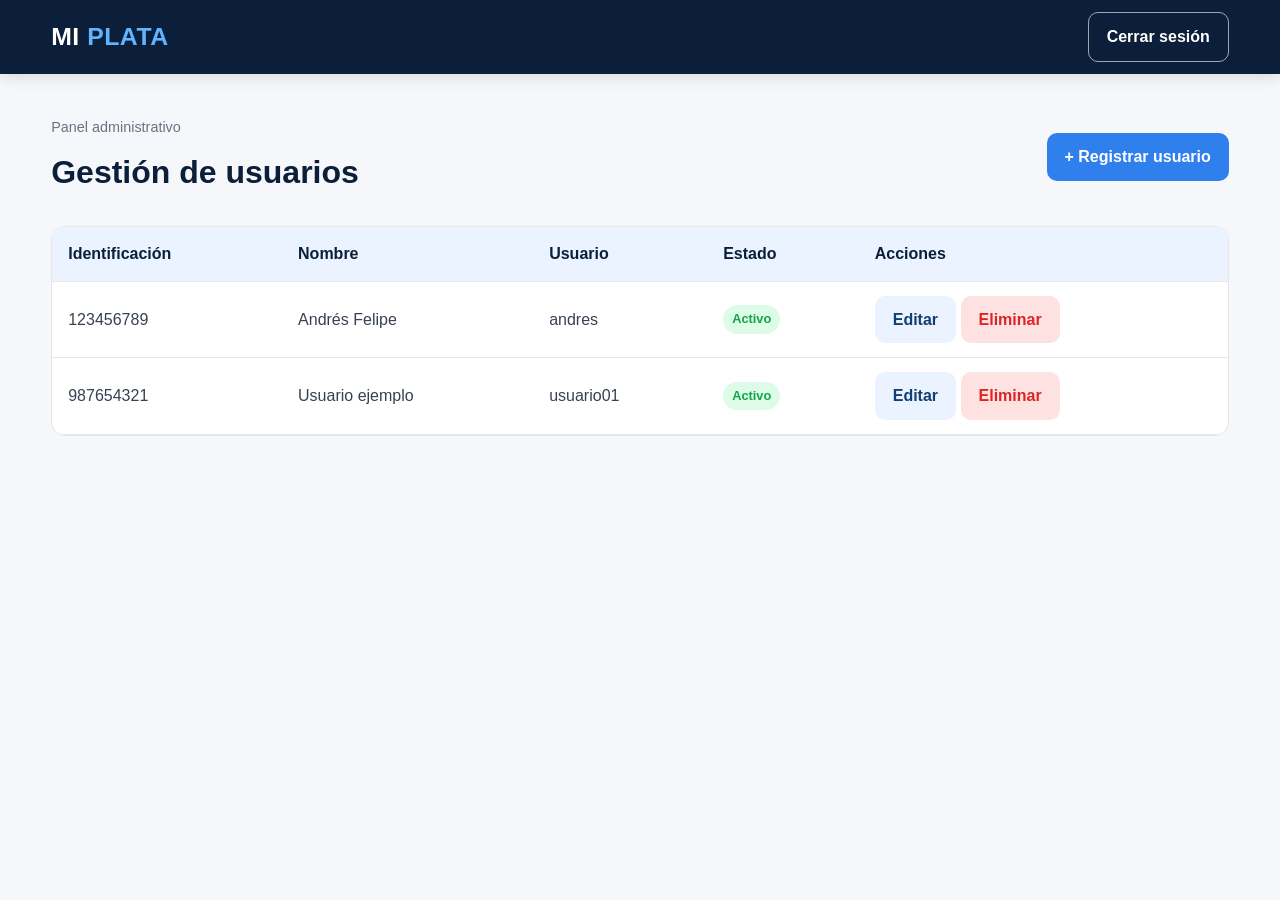
==== pages/admin.html @ ba0adb70 "Cambios en archivo HTML, creacion de todas las páginas necesarias para el funcionamiento del cajero " ====
<!DOCTYPE html>
<html lang="es">

<head>
    <meta charset="UTF-8">
    <meta name="viewport" content="width=device-width,initial-scale=1.0">
    <title>Mi Plata | Administración</title>
    <link rel="stylesheet" href="../css/styles.css">
</head>

<body>
    <header class="site-header">
        <div class="container navbar"><a class="logo" href="admin.html">MI <span>PLATA</span></a>
            <div class="nav-actions"><a class="btn btn-outline" href="index.html">Cerrar sesión</a></div>
        </div>
    </header>
    <main class="dashboard">
        <div class="container">
            <div class="dashboard-head">
                <div>
                    <div class="breadcrumb">Panel administrativo</div>
                    <h1>Gestión de usuarios</h1>
                </div><button class="btn btn-primary">+ Registrar usuario</button>
            </div>
            <div class="table-wrap">
                <table>
                    <thead>
                        <tr>
                            <th>Identificación</th>
                            <th>Nombre</th>
                            <th>Usuario</th>
                            <th>Estado</th>
                            <th>Acciones</th>
                        </tr>
                    </thead>
                    <tbody>
                        <tr>
                            <td>123456789</td>
                            <td>Andrés Felipe</td>
                            <td>andres</td>
                            <td><span class="badge badge-success">Activo</span></td>
                            <td><button class="btn btn-secondary">Editar</button> <button
                                    class="btn btn-danger">Eliminar</button></td>
                        </tr>
                        <tr>
                            <td>987654321</td>
                            <td>Usuario ejemplo</td>
                            <td>usuario01</td>
                            <td><span class="badge badge-success">Activo</span></td>
                            <td><button class="btn btn-secondary">Editar</button> <button
                                    class="btn btn-danger">Eliminar</button></td>
                        </tr>
                    </tbody>
                </table>
            </div>
        </div>
    </main>
</body>

</html>
---- css/styles.css ----
:root {
  --azul-oscuro: #0B1F3A;
  --azul: #123E73;
  --azul-claro: #2F80ED;
  --azul-suave: #EAF3FF;
  --blanco: #FFFFFF;
  --gris-100: #F5F7FA;
  --gris-200: #E5E7EB;
  --gris-500: #6B7280;
  --gris-700: #374151;
  --verde: #16A34A;
  --rojo: #DC2626;
  --amarillo: #D97706;
  --sombra: 0 10px 30px rgba(11, 31, 58, .08);
  --radio: 16px;
  --max: 1180px;
}

* {
  box-sizing: border-box;
  margin: 0;
  padding: 0
}

html {
  scroll-behavior: smooth
}

body {
  font-family: Arial, Helvetica, sans-serif;
  background: var(--gris-100);
  color: var(--gris-700);
  line-height: 1.6
}

a {
  text-decoration: none;
  color: inherit
}

button,
input,
select {
  font: inherit
}

.container {
  width: min(92%, var(--max));
  margin: auto
}

.site-header {
  background: var(--azul-oscuro);
  color: var(--blanco);
  position: sticky;
  top: 0;
  z-index: 20;
  box-shadow: 0 3px 15px rgba(0, 0, 0, .12)
}

.navbar {
  min-height: 74px;
  display: flex;
  align-items: center;
  justify-content: space-between;
  gap: 24px
}

.logo {
  font-size: 1.55rem;
  font-weight: 800;
  letter-spacing: .5px
}

.logo span {
  color: #61B4FF
}

.nav-links {
  display: flex;
  align-items: center;
  gap: 22px;
  list-style: none
}

.nav-links a {
  color: #fff;
  font-weight: 600;
  font-size: .95rem
}

.nav-links a:hover {
  color: #61B4FF
}

.nav-actions {
  display: flex;
  gap: 10px
}

.btn {
  display: inline-flex;
  align-items: center;
  justify-content: center;
  border: 0;
  border-radius: 10px;
  padding: 11px 18px;
  cursor: pointer;
  font-weight: 700;
  transition: .2s
}

.btn-primary {
  background: var(--azul-claro);
  color: #fff
}

.btn-primary:hover {
  filter: brightness(.92);
  transform: translateY(-1px)
}

.btn-outline {
  background: transparent;
  color: #fff;
  border: 1px solid rgba(255, 255, 255, .6)
}

.btn-secondary {
  background: var(--azul-suave);
  color: var(--azul)
}

.btn-danger {
  background: #FEE2E2;
  color: var(--rojo)
}

.btn-success {
  background: #DCFCE7;
  color: var(--verde)
}

.btn-full {
  width: 100%
}

.hero {
  background: linear-gradient(135deg, var(--azul-oscuro), var(--azul));
  color: #fff;
  padding: 82px 0
}

.hero-grid {
  display: grid;
  grid-template-columns: 1.15fr .85fr;
  gap: 50px;
  align-items: center
}

.hero h1 {
  font-size: clamp(2.3rem, 5vw, 4.2rem);
  line-height: 1.08;
  margin-bottom: 18px
}

.hero p {
  font-size: 1.1rem;
  color: #DCEBFA;
  max-width: 650px;
  margin-bottom: 28px
}

.hero-actions {
  display: flex;
  gap: 12px;
  flex-wrap: wrap
}

.hero-card {
  background: #fff;
  color: var(--gris-700);
  padding: 28px;
  border-radius: 22px;
  box-shadow: var(--sombra)
}

.hero-card h3 {
  color: var(--azul-oscuro);
  margin-bottom: 14px
}

.stat {
  display: flex;
  justify-content: space-between;
  padding: 13px 0;
  border-bottom: 1px solid var(--gris-200)
}

.stat:last-child {
  border-bottom: 0
}

.section {
  padding: 70px 0
}

.section-title {
  text-align: center;
  color: var(--azul-oscuro);
  font-size: 2rem;
  margin-bottom: 10px
}

.section-subtitle {
  text-align: center;
  color: var(--gris-500);
  max-width: 700px;
  margin: 0 auto 35px
}

.grid-3 {
  display: grid;
  grid-template-columns: repeat(3, 1fr);
  gap: 22px
}

.grid-2 {
  display: grid;
  grid-template-columns: repeat(2, 1fr);
  gap: 22px
}

.card {
  background: #fff;
  border: 1px solid var(--gris-200);
  border-radius: var(--radio);
  padding: 24px;
  box-shadow: var(--sombra)
}

.card h3 {
  color: var(--azul-oscuro);
  margin-bottom: 8px
}

.card p {
  color: var(--gris-500)
}

.product-icon {
  width: 52px;
  height: 52px;
  border-radius: 14px;
  background: var(--azul-suave);
  display: grid;
  place-items: center;
  font-size: 1.5rem;
  margin-bottom: 16px
}

.feature-list {
  list-style: none;
  margin: 18px 0
}

.feature-list li {
  padding: 7px 0;
  border-bottom: 1px solid var(--gris-200)
}

.feature-list li:last-child {
  border: 0
}

.footer {
  background: var(--azul-oscuro);
  color: #DCEBFA;
  padding: 45px 0 20px
}

.footer-grid {
  display: grid;
  grid-template-columns: 2fr 1fr 1fr;
  gap: 30px
}

.footer h3,
.footer h4 {
  color: #fff;
  margin-bottom: 12px
}

.footer ul {
  list-style: none
}

.footer li {
  margin: 7px 0
}

.footer a:hover {
  color: #61B4FF
}

.footer-bottom {
  border-top: 1px solid rgba(255, 255, 255, .15);
  margin-top: 30px;
  padding-top: 18px;
  text-align: center;
  font-size: .9rem
}

.auth-page {
  min-height: calc(100vh - 74px);
  display: grid;
  place-items: center;
  padding: 45px 0;
  background: linear-gradient(180deg, #eef5fd, #f5f7fa)
}

.auth-card {
  width: min(100%, 520px);
  background: #fff;
  border-radius: 20px;
  padding: 35px;
  box-shadow: var(--sombra)
}

.auth-card h1 {
  color: var(--azul-oscuro);
  margin-bottom: 8px
}

.auth-card>p {
  color: var(--gris-500);
  margin-bottom: 25px
}

.form-group {
  margin-bottom: 16px
}

.form-group label {
  display: block;
  font-weight: 700;
  color: var(--gris-700);
  margin-bottom: 6px
}

.form-group input,
.form-group select {
  width: 100%;
  padding: 12px 13px;
  border: 1px solid #D1D5DB;
  border-radius: 10px;
  outline: none;
  background: #fff
}

.form-group input:focus,
.form-group select:focus {
  border-color: var(--azul-claro);
  box-shadow: 0 0 0 3px rgba(47, 128, 237, .12)
}

.form-grid {
  display: grid;
  grid-template-columns: 1fr 1fr;
  gap: 14px
}

.notice {
  padding: 13px 15px;
  border-radius: 10px;
  margin-bottom: 18px;
  background: var(--azul-suave);
  color: var(--azul)
}

.dashboard {
  padding: 42px 0
}

.dashboard-head {
  display: flex;
  justify-content: space-between;
  align-items: center;
  gap: 20px;
  margin-bottom: 28px
}

.dashboard-head h1 {
  color: var(--azul-oscuro)
}

.balance-card {
  background: linear-gradient(135deg, var(--azul-oscuro), var(--azul));
  color: #fff;
  border-radius: 20px;
  padding: 28px
}

.balance-card .label {
  color: #BFD5EC
}

.balance {
  font-size: 2.3rem;
  font-weight: 800;
  margin: 5px 0 18px
}

.account-grid {
  display: grid;
  grid-template-columns: repeat(3, 1fr);
  gap: 20px;
  margin: 25px 0 35px
}

.account-card {
  background: #fff;
  border-radius: 16px;
  padding: 22px;
  border: 1px solid var(--gris-200);
  box-shadow: var(--sombra)
}

.account-card .type {
  font-size: .85rem;
  color: var(--gris-500)
}

.account-card .amount {
  font-size: 1.55rem;
  font-weight: 800;
  color: var(--azul-oscuro);
  margin: 5px 0 12px
}

.actions-grid {
  display: grid;
  grid-template-columns: repeat(4, 1fr);
  gap: 14px
}

.action-card {
  background: #fff;
  border: 1px solid var(--gris-200);
  border-radius: 14px;
  padding: 18px;
  text-align: center;
  font-weight: 700;
  color: var(--azul-oscuro)
}

.action-card:hover {
  border-color: var(--azul-claro);
  transform: translateY(-2px)
}

.page-title {
  padding: 48px 0 25px
}

.page-title h1 {
  color: var(--azul-oscuro);
  font-size: 2.2rem
}

.breadcrumb {
  color: var(--gris-500);
  font-size: .9rem;
  margin-bottom: 8px
}

.table-wrap {
  overflow: auto;
  background: #fff;
  border-radius: 14px;
  border: 1px solid var(--gris-200)
}

table {
  width: 100%;
  border-collapse: collapse;
  min-width: 650px
}

th,
td {
  text-align: left;
  padding: 14px 16px;
  border-bottom: 1px solid var(--gris-200)
}

th {
  background: var(--azul-suave);
  color: var(--azul-oscuro)
}

.badge {
  display: inline-block;
  padding: 4px 9px;
  border-radius: 99px;
  font-size: .8rem;
  font-weight: 700
}

.badge-success {
  background: #DCFCE7;
  color: var(--verde)
}

.badge-danger {
  background: #FEE2E2;
  color: var(--rojo)
}

.badge-warning {
  background: #FEF3C7;
  color: var(--amarillo)
}

.two-column {
  display: grid;
  grid-template-columns: 1fr 1fr;
  gap: 25px
}

.info-box {
  background: var(--azul-suave);
  border-left: 4px solid var(--azul-claro);
  padding: 18px;
  border-radius: 10px
}

@media(max-width:900px) {

  .hero-grid,
  .grid-3,
  .account-grid {
    grid-template-columns: 1fr 1fr
  }

  .actions-grid {
    grid-template-columns: repeat(2, 1fr)
  }

  .nav-links {
    display: none
  }

  .footer-grid {
    grid-template-columns: 1fr 1fr
  }
}

@media(max-width:640px) {
  .hero {
    padding: 55px 0
  }

  .hero-grid,
  .grid-3,
  .grid-2,
  .account-grid,
  .two-column,
  .form-grid {
    grid-template-columns: 1fr
  }

  .navbar {
    min-height: 64px
  }

  .nav-actions .btn-outline {
    display: none
  }

  .hero h1 {
    font-size: 2.35rem
  }

  .actions-grid {
    grid-template-columns: 1fr 1fr
  }

  .footer-grid {
    grid-template-columns: 1fr
  }

  .dashboard-head {
    align-items: flex-start;
    flex-direction: column
  }

  .auth-card {
    padding: 25px
  }
}
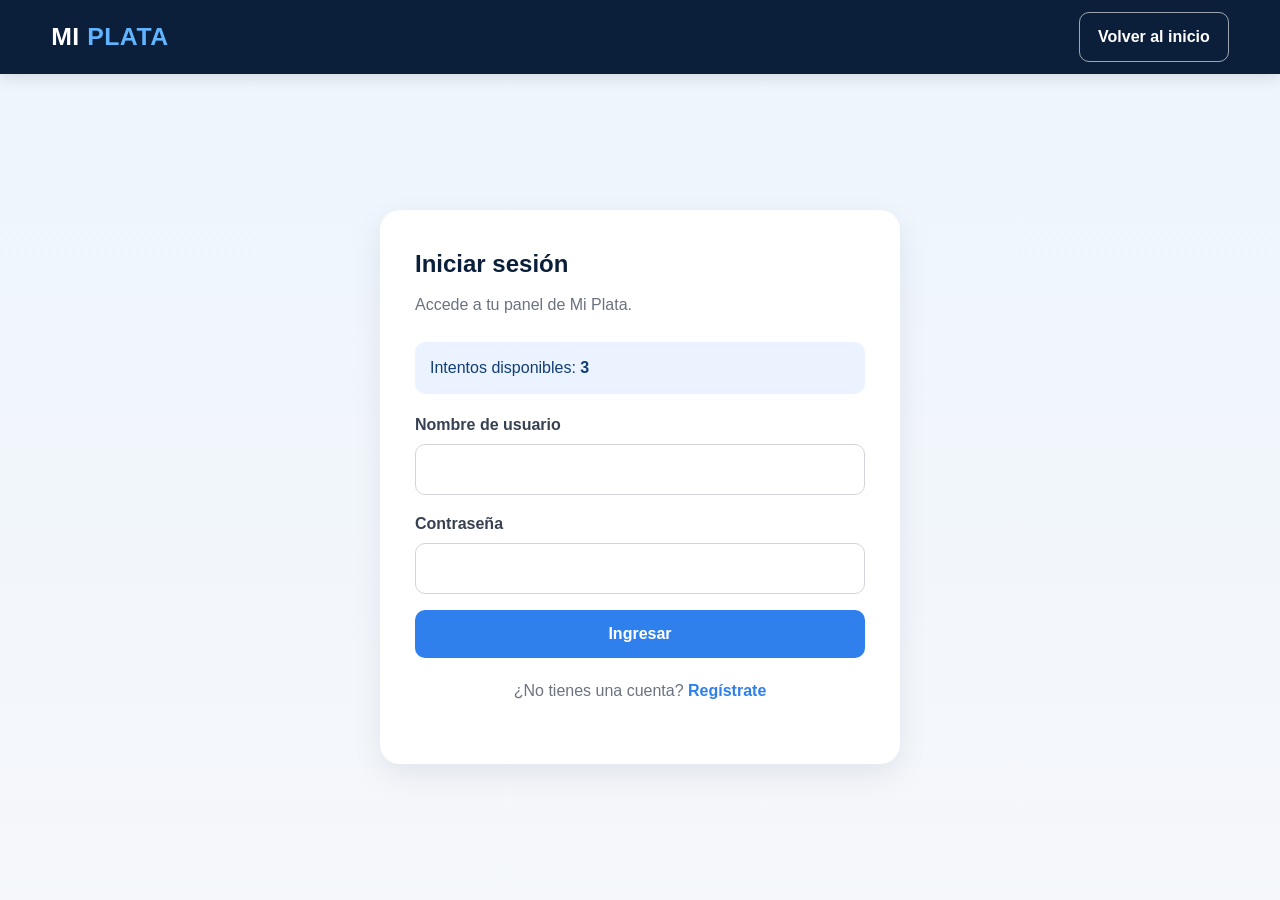
==== commit 7d49776a: "Implementación del Admin dentro del sistema" ====
--- a/pages/admin.html
+++ b/pages/admin.html
@@ -11,17 +11,69 @@
 <body>
     <header class="site-header">
         <div class="container navbar"><a class="logo" href="admin.html">MI <span>PLATA</span></a>
-            <div class="nav-actions"><a class="btn btn-outline" href="index.html">Cerrar sesión</a></div>
+            <div class="nav-actions"><a class="btn btn-outline" id="cerrarSesion" href="index.html">Cerrar sesión</a></div>
         </div>
     </header>
     <main class="dashboard">
         <div class="container">
+
             <div class="dashboard-head">
                 <div>
                     <div class="breadcrumb">Panel administrativo</div>
                     <h1>Gestión de usuarios</h1>
-                </div><button class="btn btn-primary">+ Registrar usuario</button>
+                </div>
+
+                <button type="button" id="btnRegistrarUsuario" class="btn btn-primary">
+                    + Registrar usuario
+                </button>
             </div>
+
+
+            <div id="formularioRegistro" class="card" style="display: none; margin-bottom: 24px;">
+                <h3 id="registrarModificarUsuario">Registrar nuevo usuario</h3>
+
+                <form id="formAdmin">
+                    <div class="form-group">
+                        <label for="adminIdentificacion">Identificación</label>
+                        <input type="text" id="adminIdentificacion" required>
+                    </div>
+
+                    <div class="form-group">
+                        <label for="adminNombre">Nombre completo</label>
+                        <input type="text" id="adminNombre" required>
+                    </div>
+
+                    <div class="form-group">
+                        <label for="adminCelular">Número de celular</label>
+                        <input type="tel" id="adminCelular" required>
+                    </div>
+
+                    <div class="form-group">
+                        <label for="adminUsuario">Nombre de usuario</label>
+                        <input type="text" id="adminUsuario" required>
+                    </div>
+
+                    <div class="form-group">
+                        <label for="adminClave">Contraseña</label>
+                        <input type="password" id="adminClave" required>
+                    </div>
+
+                    <div class="form-group">
+                        <label for="adminConfirmarClave">Confirmar contraseña</label>
+                        <input type="password" id="adminConfirmarClave" required>
+                    </div>
+
+                    <button type="submit" class="btn btn-primary">
+                        Guardar usuario
+                    </button>
+
+                    <button type="button" id="btnCancelarRegistro" class="btn btn-secondary">
+                        Cancelar
+                    </button>
+                </form>
+            </div>
+
+
             <div class="table-wrap">
                 <table>
                     <thead>
@@ -33,28 +85,15 @@
                             <th>Acciones</th>
                         </tr>
                     </thead>
-                    <tbody>
-                        <tr>
-                            <td>123456789</td>
-                            <td>Andrés Felipe</td>
-                            <td>andres</td>
-                            <td><span class="badge badge-success">Activo</span></td>
-                            <td><button class="btn btn-secondary">Editar</button> <button
-                                    class="btn btn-danger">Eliminar</button></td>
-                        </tr>
-                        <tr>
-                            <td>987654321</td>
-                            <td>Usuario ejemplo</td>
-                            <td>usuario01</td>
-                            <td><span class="badge badge-success">Activo</span></td>
-                            <td><button class="btn btn-secondary">Editar</button> <button
-                                    class="btn btn-danger">Eliminar</button></td>
-                        </tr>
+
+                    <tbody id="tablaUsuarios">
+
                     </tbody>
                 </table>
             </div>
         </div>
     </main>
+    <script type="module" src="../pages js/admin.js"></script>
 </body>
 
 </html>
--- a/css/styles.css
+++ b/css/styles.css
@@ -522,6 +522,11 @@
   color: var(--amarillo)
 }
 
+.badge-notification {
+  background-color: #cde3ff;
+  color: var(--azul-claro);
+}
+
 .two-column {
   display: grid;
   grid-template-columns: 1fr 1fr;
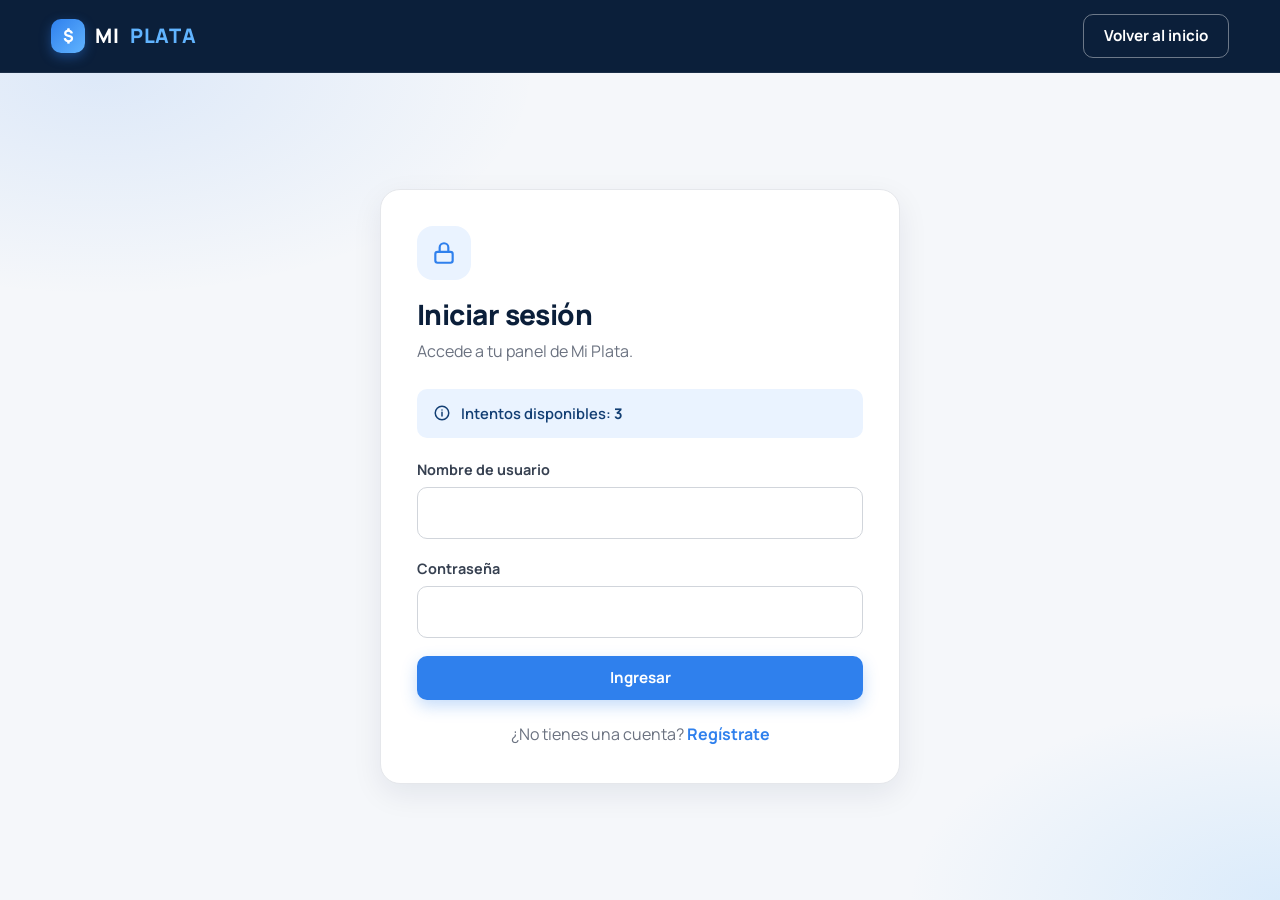
==== commit 2780150d: "Rediseño total de la página web Mi Plata con ayuda de Claude Code" ====
--- a/pages/admin.html
+++ b/pages/admin.html
@@ -3,14 +3,18 @@
 
 <head>
     <meta charset="UTF-8">
-    <meta name="viewport" content="width=device-width,initial-scale=1.0">
+    <meta name="viewport" content="width=device-width, initial-scale=1.0">
     <title>Mi Plata | Administración</title>
+    <link rel="preconnect" href="https://fonts.googleapis.com">
+    <link rel="preconnect" href="https://fonts.gstatic.com" crossorigin>
+    <link href="https://fonts.googleapis.com/css2?family=Manrope:wght@400;500;600;700;800&display=swap" rel="stylesheet">
     <link rel="stylesheet" href="../css/styles.css">
 </head>
 
 <body>
     <header class="site-header">
-        <div class="container navbar"><a class="logo" href="admin.html">MI <span>PLATA</span></a>
+        <div class="container navbar">
+            <a class="logo" href="admin.html">MI <span>PLATA</span></a>
             <div class="nav-actions"><a class="btn btn-outline" id="cerrarSesion" href="index.html">Cerrar sesión</a></div>
         </div>
     </header>
@@ -21,6 +25,7 @@
                 <div>
                     <div class="breadcrumb">Panel administrativo</div>
                     <h1>Gestión de usuarios</h1>
+                    <p>Registra, edita y elimina los usuarios registrados.</p>
                 </div>
 
                 <button type="button" id="btnRegistrarUsuario" class="btn btn-primary">
@@ -28,51 +33,54 @@
                 </button>
             </div>
 
-
-            <div id="formularioRegistro" class="card" style="display: none; margin-bottom: 24px;">
+            <div id="formularioRegistro" class="card" style="display: none;">
                 <h3 id="registrarModificarUsuario">Registrar nuevo usuario</h3>
 
                 <form id="formAdmin">
-                    <div class="form-group">
-                        <label for="adminIdentificacion">Identificación</label>
-                        <input type="text" id="adminIdentificacion" required>
+                    <div class="form-grid">
+                        <div class="form-group">
+                            <label for="adminIdentificacion">Identificación</label>
+                            <input type="text" id="adminIdentificacion" required>
+                        </div>
+
+                        <div class="form-group">
+                            <label for="adminNombre">Nombre completo</label>
+                            <input type="text" id="adminNombre" required>
+                        </div>
+
+                        <div class="form-group">
+                            <label for="adminCelular">Número de celular</label>
+                            <input type="tel" id="adminCelular" required>
+                        </div>
+
+                        <div class="form-group">
+                            <label for="adminUsuario">Nombre de usuario</label>
+                            <input type="text" id="adminUsuario" required>
+                        </div>
+
+                        <div class="form-group">
+                            <label for="adminClave">Contraseña</label>
+                            <input type="password" id="adminClave" required>
+                        </div>
+
+                        <div class="form-group">
+                            <label for="adminConfirmarClave">Confirmar contraseña</label>
+                            <input type="password" id="adminConfirmarClave" required>
+                        </div>
+
                     </div>
 
-                    <div class="form-group">
-                        <label for="adminNombre">Nombre completo</label>
-                        <input type="text" id="adminNombre" required>
+                    <div class="form-actions">
+                        <button type="submit" class="btn btn-primary">
+                            Guardar usuario
+                        </button>
+
+                        <button type="button" id="btnCancelarRegistro" class="btn btn-secondary">
+                            Cancelar
+                        </button>
                     </div>
-
-                    <div class="form-group">
-                        <label for="adminCelular">Número de celular</label>
-                        <input type="tel" id="adminCelular" required>
-                    </div>
-
-                    <div class="form-group">
-                        <label for="adminUsuario">Nombre de usuario</label>
-                        <input type="text" id="adminUsuario" required>
-                    </div>
-
-                    <div class="form-group">
-                        <label for="adminClave">Contraseña</label>
-                        <input type="password" id="adminClave" required>
-                    </div>
-
-                    <div class="form-group">
-                        <label for="adminConfirmarClave">Confirmar contraseña</label>
-                        <input type="password" id="adminConfirmarClave" required>
-                    </div>
-
-                    <button type="submit" class="btn btn-primary">
-                        Guardar usuario
-                    </button>
-
-                    <button type="button" id="btnCancelarRegistro" class="btn btn-secondary">
-                        Cancelar
-                    </button>
                 </form>
             </div>
-
 
             <div class="table-wrap">
                 <table>
@@ -86,9 +94,7 @@
                         </tr>
                     </thead>
 
-                    <tbody id="tablaUsuarios">
-
-                    </tbody>
+                    <tbody id="tablaUsuarios"></tbody>
                 </table>
             </div>
         </div>
@@ -96,4 +102,4 @@
     <script type="module" src="../pages js/admin.js"></script>
 </body>
 
-</html>+</html>
--- a/css/styles.css
+++ b/css/styles.css
@@ -1,3 +1,8 @@
+/* ==========================================================
+   Mi Plata · hoja de estilos
+   Paleta original conservada (variables de :root).
+   ========================================================== */
+
 :root {
   --azul-oscuro: #0B1F3A;
   --azul: #123E73;
@@ -12,10 +17,17 @@
   --rojo: #DC2626;
   --amarillo: #D97706;
   --sombra: 0 10px 30px rgba(11, 31, 58, .08);
+  --sombra-sm: 0 1px 2px rgba(11, 31, 58, .06), 0 6px 16px rgba(11, 31, 58, .05);
   --radio: 16px;
   --max: 1180px;
-}
-
+
+  /* Apoyos derivados de la paleta */
+  --acento: #61B4FF;
+  --borde: #D1D5DB;
+  --fuente: "Manrope", system-ui, -apple-system, "Segoe UI", Roboto, Arial, sans-serif;
+}
+
+/* ---------- Base ---------- */
 * {
   box-sizing: border-box;
   margin: 0;
@@ -26,11 +38,37 @@
   scroll-behavior: smooth
 }
 
+[hidden] {
+  display: none !important
+}
+
+[id] {
+  scroll-margin-top: 96px
+}
+
 body {
-  font-family: Arial, Helvetica, sans-serif;
+  min-height: 100vh;
+  display: flex;
+  flex-direction: column;
+  font-family: var(--fuente);
+  font-size: 1rem;
+  line-height: 1.6;
   background: var(--gris-100);
   color: var(--gris-700);
-  line-height: 1.6
+  -webkit-font-smoothing: antialiased
+}
+
+body>main {
+  flex: 1
+}
+
+h1,
+h2,
+h3 {
+  color: var(--azul-oscuro);
+  line-height: 1.2;
+  letter-spacing: -.02em;
+  font-weight: 800
 }
 
 a {
@@ -44,22 +82,52 @@
   font: inherit
 }
 
+ul {
+  list-style: none
+}
+
+:focus-visible {
+  outline: 3px solid rgba(47, 128, 237, .5);
+  outline-offset: 2px
+}
+
+.sr-only {
+  position: absolute;
+  width: 1px;
+  height: 1px;
+  overflow: hidden;
+  clip: rect(0 0 0 0);
+  white-space: nowrap
+}
+
 .container {
   width: min(92%, var(--max));
   margin: auto
 }
 
+/* ---------- Íconos (máscaras definidas al final del archivo) ---------- */
+.icon {
+  display: inline-block;
+  flex: none;
+  width: 22px;
+  height: 22px;
+  background: currentColor;
+  -webkit-mask: var(--i) center/contain no-repeat;
+  mask: var(--i) center/contain no-repeat
+}
+
+/* ---------- Encabezado ---------- */
 .site-header {
   background: var(--azul-oscuro);
   color: var(--blanco);
   position: sticky;
   top: 0;
   z-index: 20;
-  box-shadow: 0 3px 15px rgba(0, 0, 0, .12)
+  border-bottom: 1px solid rgba(255, 255, 255, .07)
 }
 
 .navbar {
-  min-height: 74px;
+  min-height: 72px;
   display: flex;
   align-items: center;
   justify-content: space-between;
@@ -67,30 +135,53 @@
 }
 
 .logo {
-  font-size: 1.55rem;
+  display: inline-flex;
+  align-items: center;
+  gap: 10px;
+  font-size: 1.25rem;
   font-weight: 800;
-  letter-spacing: .5px
+  letter-spacing: .04em;
+  color: #fff
+}
+
+.logo::before {
+  content: "$";
+  display: grid;
+  place-items: center;
+  width: 34px;
+  height: 34px;
+  border-radius: 10px;
+  background: linear-gradient(135deg, var(--azul-claro), var(--acento));
+  color: #fff;
+  font-size: 1.05rem;
+  letter-spacing: 0;
+  box-shadow: 0 4px 12px rgba(47, 128, 237, .4)
 }
 
 .logo span {
-  color: #61B4FF
+  color: var(--acento)
 }
 
 .nav-links {
   display: flex;
   align-items: center;
-  gap: 22px;
-  list-style: none
+  gap: 4px
 }
 
 .nav-links a {
+  display: block;
+  color: #CFE0F5;
+  font-weight: 600;
+  font-size: .95rem;
+  padding: 8px 14px;
+  border-radius: 9px;
+  transition: background .15s, color .15s
+}
+
+.nav-links a:hover,
+.nav-links a[aria-current="page"] {
   color: #fff;
-  font-weight: 600;
-  font-size: .95rem
-}
-
-.nav-links a:hover {
-  color: #61B4FF
+  background: rgba(255, 255, 255, .09)
 }
 
 .nav-actions {
@@ -98,32 +189,54 @@
   gap: 10px
 }
 
+.menu-toggle {
+  position: absolute;
+  opacity: 0;
+  pointer-events: none
+}
+
+.menu-button,
+.menu-only {
+  display: none
+}
+
+/* ---------- Botones ---------- */
 .btn {
   display: inline-flex;
   align-items: center;
   justify-content: center;
-  border: 0;
+  gap: 8px;
+  min-height: 44px;
+  border: 1px solid transparent;
   border-radius: 10px;
-  padding: 11px 18px;
+  padding: 10px 20px;
   cursor: pointer;
   font-weight: 700;
-  transition: .2s
+  font-size: .95rem;
+  line-height: 1.2;
+  transition: background .15s, border-color .15s, box-shadow .15s, transform .15s
 }
 
 .btn-primary {
   background: var(--azul-claro);
-  color: #fff
+  color: #fff;
+  box-shadow: 0 6px 16px rgba(47, 128, 237, .28)
 }
 
 .btn-primary:hover {
-  filter: brightness(.92);
+  background: #2673DC;
   transform: translateY(-1px)
 }
 
 .btn-outline {
   background: transparent;
   color: #fff;
-  border: 1px solid rgba(255, 255, 255, .6)
+  border-color: rgba(255, 255, 255, .4)
+}
+
+.btn-outline:hover {
+  background: rgba(255, 255, 255, .1);
+  border-color: rgba(255, 255, 255, .7)
 }
 
 .btn-secondary {
@@ -131,11 +244,19 @@
   color: var(--azul)
 }
 
+.btn-secondary:hover {
+  background: #D9E9FD
+}
+
 .btn-danger {
   background: #FEE2E2;
   color: var(--rojo)
 }
 
+.btn-danger:hover {
+  background: #FDCFCF
+}
+
 .btn-success {
   background: #DCFCE7;
   color: var(--verde)
@@ -145,30 +266,36 @@
   width: 100%
 }
 
+/* ---------- Inicio: hero ---------- */
 .hero {
-  background: linear-gradient(135deg, var(--azul-oscuro), var(--azul));
+  position: relative;
+  overflow: hidden;
   color: #fff;
-  padding: 82px 0
+  padding: 88px 0 96px;
+  background:
+    radial-gradient(900px 420px at 88% -10%, rgba(97, 180, 255, .24), transparent 62%),
+    linear-gradient(135deg, var(--azul-oscuro), var(--azul))
 }
 
 .hero-grid {
   display: grid;
-  grid-template-columns: 1.15fr .85fr;
-  gap: 50px;
+  grid-template-columns: 1.1fr .9fr;
+  gap: 56px;
   align-items: center
 }
 
 .hero h1 {
-  font-size: clamp(2.3rem, 5vw, 4.2rem);
+  color: #fff;
+  font-size: clamp(2.3rem, 4.6vw, 3.8rem);
   line-height: 1.08;
   margin-bottom: 18px
 }
 
 .hero p {
-  font-size: 1.1rem;
+  font-size: 1.125rem;
   color: #DCEBFA;
-  max-width: 650px;
-  margin-bottom: 28px
+  max-width: 540px;
+  margin-bottom: 30px
 }
 
 .hero-actions {
@@ -177,17 +304,148 @@
   flex-wrap: wrap
 }
 
+.hero-points {
+  display: flex;
+  gap: 12px 26px;
+  flex-wrap: wrap;
+  margin-top: 36px;
+  color: #BFD5EC;
+  font-size: .92rem;
+  font-weight: 600
+}
+
+.hero-points li {
+  display: flex;
+  align-items: center;
+  gap: 8px
+}
+
+.hero-points .icon {
+  width: 18px;
+  height: 18px;
+  color: var(--acento)
+}
+
+/* Ilustración de tarjeta (reemplaza la tarjeta de datos anterior) */
 .hero-card {
+  position: relative;
+  min-height: 390px;
+  display: grid;
+  place-items: center
+}
+
+.hero-card::before {
+  content: "";
+  position: absolute;
+  top: 50%;
+  left: 50%;
+  width: min(100%, 380px);
+  aspect-ratio: 1.586;
+  border-radius: 22px;
+  background: rgba(255, 255, 255, .07);
+  border: 1px solid rgba(255, 255, 255, .16);
+  transform: translate(calc(-50% + 26px), calc(-50% + 20px)) rotate(7deg)
+}
+
+.bank-card {
+  position: relative;
+  overflow: hidden;
+  width: min(100%, 380px);
+  aspect-ratio: 1.586;
+  padding: 24px 28px;
+  border-radius: 22px;
+  display: flex;
+  flex-direction: column;
+  justify-content: space-between;
+  color: #fff;
+  background: linear-gradient(135deg, #1B5AAB 0%, var(--azul-claro) 58%, var(--acento) 125%);
+  box-shadow: 0 30px 60px rgba(3, 12, 28, .45);
+  transform: rotate(-5deg)
+}
+
+.bank-card::after {
+  content: "";
+  position: absolute;
+  right: -70px;
+  top: -70px;
+  width: 230px;
+  height: 230px;
+  border-radius: 50%;
+  background: rgba(255, 255, 255, .12)
+}
+
+.bank-card-top,
+.bank-card-bottom {
+  position: relative;
+  z-index: 1;
+  display: flex;
+  justify-content: space-between;
+  align-items: center;
+  font-weight: 800;
+  letter-spacing: .06em
+}
+
+.bank-card-chip,
+.card-credit-chip {
+  width: 46px;
+  height: 34px;
+  border-radius: 8px;
+  background: linear-gradient(135deg, #F3D58B, #D9A93F);
+  position: relative;
+  z-index: 1
+}
+
+.bank-card-number {
+  position: relative;
+  z-index: 1;
+  font-size: 1.2rem;
+  font-weight: 600;
+  letter-spacing: .14em
+}
+
+.float-chip {
+  position: absolute;
+  display: flex;
+  align-items: center;
+  gap: 12px;
+  padding: 12px 16px;
+  border-radius: 14px;
   background: #fff;
-  color: var(--gris-700);
-  padding: 28px;
-  border-radius: 22px;
-  box-shadow: var(--sombra)
-}
-
-.hero-card h3 {
   color: var(--azul-oscuro);
-  margin-bottom: 14px
+  box-shadow: 0 18px 36px rgba(3, 12, 28, .3)
+}
+
+.float-chip-icon {
+  display: grid;
+  place-items: center;
+  width: 38px;
+  height: 38px;
+  border-radius: 11px;
+  background: var(--azul-suave);
+  color: var(--azul-claro)
+}
+
+.float-chip small {
+  display: block;
+  font-size: .78rem;
+  font-weight: 600;
+  line-height: 1.2;
+  color: var(--gris-500)
+}
+
+.float-chip strong {
+  font-size: 1rem;
+  line-height: 1.3
+}
+
+.float-chip-1 {
+  left: 18px;
+  bottom: -6px
+}
+
+.float-chip-2 {
+  right: -6px;
+  top: 18px
 }
 
 .stat {
@@ -201,13 +459,22 @@
   border-bottom: 0
 }
 
+/* ---------- Secciones y tarjetas ---------- */
 .section {
-  padding: 70px 0
+  padding: 72px 0
+}
+
+.section-flush {
+  padding-top: 8px
+}
+
+.section-alt {
+  background: #fff;
+  border-block: 1px solid var(--gris-200)
 }
 
 .section-title {
   text-align: center;
-  color: var(--azul-oscuro);
   font-size: 2rem;
   margin-bottom: 10px
 }
@@ -215,363 +482,890 @@
 .section-subtitle {
   text-align: center;
   color: var(--gris-500);
-  max-width: 700px;
-  margin: 0 auto 35px
+  max-width: 640px;
+  margin: 0 auto 40px
+}
+
+.section-title-left {
+  text-align: left;
+  font-size: 1.35rem;
+  margin-bottom: 2px
+}
+
+.block-head {
+  margin-bottom: 16px
+}
+
+.block-head p {
+  color: var(--gris-500);
+  font-size: .95rem
 }
 
 .grid-3 {
   display: grid;
   grid-template-columns: repeat(3, 1fr);
-  gap: 22px
+  gap: 24px
 }
 
 .grid-2 {
   display: grid;
   grid-template-columns: repeat(2, 1fr);
-  gap: 22px
+  gap: 24px
 }
 
 .card {
   background: #fff;
   border: 1px solid var(--gris-200);
   border-radius: var(--radio);
-  padding: 24px;
-  box-shadow: var(--sombra)
+  padding: 26px;
+  box-shadow: var(--sombra-sm)
 }
 
 .card h3 {
-  color: var(--azul-oscuro);
+  font-size: 1.15rem;
   margin-bottom: 8px
+}
+
+.card h3+form,
+.card h3+.form-group {
+  margin-top: 18px
 }
 
 .card p {
   color: var(--gris-500)
 }
 
+.card p+form {
+  margin-top: 20px
+}
+
+.card>.feature-list:last-child {
+  margin-bottom: 0
+}
+
+.card-product {
+  display: flex;
+  flex-direction: column
+}
+
+.card-product .btn {
+  margin-top: auto;
+  align-self: flex-start
+}
+
+.card-product .feature-list {
+  margin-bottom: 24px
+}
+
+.card-product p {
+  margin-bottom: 20px
+}
+
 .product-icon {
+  display: grid;
+  place-items: center;
+  flex: none;
   width: 52px;
   height: 52px;
+  margin-bottom: 18px;
   border-radius: 14px;
   background: var(--azul-suave);
-  display: grid;
-  place-items: center;
-  font-size: 1.5rem;
-  margin-bottom: 16px
+  color: var(--azul-claro)
+}
+
+.product-icon .icon {
+  width: 26px;
+  height: 26px
 }
 
 .feature-list {
-  list-style: none;
-  margin: 18px 0
+  margin: 16px 0 22px
 }
 
 .feature-list li {
-  padding: 7px 0;
-  border-bottom: 1px solid var(--gris-200)
+  position: relative;
+  padding: 9px 0 9px 30px;
+  border-bottom: 1px solid var(--gris-200);
+  font-size: .95rem
 }
 
 .feature-list li:last-child {
   border: 0
 }
 
+.feature-list li::before {
+  content: "";
+  position: absolute;
+  left: 0;
+  top: 12px;
+  width: 20px;
+  height: 20px;
+  border-radius: 50%;
+  background: url("data:image/svg+xml,%3Csvg xmlns='http://www.w3.org/2000/svg' viewBox='0 0 24 24' fill='none' stroke='%232F80ED' stroke-width='3.2' stroke-linecap='round' stroke-linejoin='round'%3E%3Cpath d='M5 12.5l4.5 4.5L19 7.5'/%3E%3C/svg%3E") center/12px no-repeat, var(--azul-suave)
+}
+
+.cta-band {
+  display: flex;
+  align-items: center;
+  justify-content: space-between;
+  gap: 28px;
+  padding: 42px 46px;
+  border-radius: 22px;
+  color: #fff;
+  background:
+    radial-gradient(520px 240px at 100% 0%, rgba(97, 180, 255, .25), transparent 65%),
+    linear-gradient(135deg, var(--azul-oscuro), var(--azul))
+}
+
+.cta-band h2 {
+  color: #fff;
+  font-size: 1.7rem;
+  margin-bottom: 6px
+}
+
+.cta-band p {
+  color: #DCEBFA;
+  max-width: 520px
+}
+
+/* ---------- Pie de página ---------- */
 .footer {
   background: var(--azul-oscuro);
-  color: #DCEBFA;
-  padding: 45px 0 20px
+  color: #BFD5EC;
+  padding: 56px 0 24px
 }
 
 .footer-grid {
   display: grid;
   grid-template-columns: 2fr 1fr 1fr;
-  gap: 30px
+  gap: 40px
+}
+
+.footer-grid p {
+  max-width: 340px
 }
 
 .footer h3,
 .footer h4 {
   color: #fff;
-  margin-bottom: 12px
-}
-
-.footer ul {
-  list-style: none
+  margin-bottom: 14px
 }
 
 .footer li {
-  margin: 7px 0
+  margin: 8px 0
 }
 
 .footer a:hover {
-  color: #61B4FF
+  color: var(--acento)
 }
 
 .footer-bottom {
-  border-top: 1px solid rgba(255, 255, 255, .15);
-  margin-top: 30px;
-  padding-top: 18px;
+  border-top: 1px solid rgba(255, 255, 255, .12);
+  margin-top: 36px;
+  padding-top: 20px;
   text-align: center;
   font-size: .9rem
 }
 
+/* ---------- Acceso y formularios ---------- */
 .auth-page {
-  min-height: calc(100vh - 74px);
+  flex: 1;
   display: grid;
   place-items: center;
-  padding: 45px 0;
-  background: linear-gradient(180deg, #eef5fd, #f5f7fa)
+  padding: 48px 16px;
+  background:
+    radial-gradient(700px 360px at 8% 0%, rgba(47, 128, 237, .12), transparent 62%),
+    radial-gradient(600px 320px at 100% 100%, rgba(97, 180, 255, .18), transparent 62%),
+    var(--gris-100)
 }
 
 .auth-card {
   width: min(100%, 520px);
   background: #fff;
+  border: 1px solid var(--gris-200);
   border-radius: 20px;
-  padding: 35px;
+  padding: 36px;
   box-shadow: var(--sombra)
 }
 
+.auth-card-md {
+  width: min(100%, 650px)
+}
+
+.auth-card-wide {
+  width: min(100%, 700px)
+}
+
+.auth-icon {
+  display: grid;
+  place-items: center;
+  width: 54px;
+  height: 54px;
+  margin-bottom: 18px;
+  border-radius: 16px;
+  background: var(--azul-suave);
+  color: var(--azul-claro)
+}
+
+.auth-icon .icon {
+  width: 26px;
+  height: 26px
+}
+
 .auth-card h1 {
-  color: var(--azul-oscuro);
+  font-size: 1.75rem;
   margin-bottom: 8px
 }
 
 .auth-card>p {
   color: var(--gris-500);
-  margin-bottom: 25px
+  margin-bottom: 24px
+}
+
+.auth-card>p.auth-alt {
+  margin: 22px 0 0;
+  text-align: center
+}
+
+.auth-alt a {
+  color: var(--azul-claro);
+  font-weight: 700
+}
+
+.auth-alt a:hover {
+  text-decoration: underline
+}
+
+label {
+  display: block;
+  margin-bottom: 6px;
+  font-size: .9rem;
+  font-weight: 700;
+  color: var(--gris-700)
 }
 
 .form-group {
-  margin-bottom: 16px
-}
-
-.form-group label {
-  display: block;
-  font-weight: 700;
-  color: var(--gris-700);
-  margin-bottom: 6px
+  margin-bottom: 18px
 }
 
 .form-group input,
 .form-group select {
   width: 100%;
-  padding: 12px 13px;
-  border: 1px solid #D1D5DB;
+  min-height: 48px;
+  padding: 12px 14px;
+  border: 1px solid var(--borde);
   border-radius: 10px;
   outline: none;
-  background: #fff
+  background: #fff;
+  color: var(--gris-700);
+  transition: border-color .15s, box-shadow .15s
+}
+
+.form-group input::placeholder {
+  color: #9CA3AF
+}
+
+.form-group input:hover,
+.form-group select:hover {
+  border-color: #9CA3AF
 }
 
 .form-group input:focus,
 .form-group select:focus {
   border-color: var(--azul-claro);
-  box-shadow: 0 0 0 3px rgba(47, 128, 237, .12)
+  box-shadow: 0 0 0 4px rgba(47, 128, 237, .14)
+}
+
+.form-group select {
+  -webkit-appearance: none;
+  appearance: none;
+  padding-right: 44px;
+  cursor: pointer;
+  background: #fff url("data:image/svg+xml,%3Csvg xmlns='http://www.w3.org/2000/svg' viewBox='0 0 24 24' fill='none' stroke='%236B7280' stroke-width='2.4' stroke-linecap='round' stroke-linejoin='round'%3E%3Cpath d='M6 9l6 6 6-6'/%3E%3C/svg%3E") right 14px center/16px no-repeat
 }
 
 .form-grid {
   display: grid;
   grid-template-columns: 1fr 1fr;
-  gap: 14px
+  column-gap: 16px
+}
+
+.form-actions {
+  display: flex;
+  flex-wrap: wrap;
+  gap: 10px;
+  margin-top: 6px
 }
 
 .notice {
-  padding: 13px 15px;
+  position: relative;
+  padding: 13px 16px 13px 44px;
   border-radius: 10px;
-  margin-bottom: 18px;
+  margin-bottom: 20px;
   background: var(--azul-suave);
-  color: var(--azul)
-}
-
+  color: var(--azul);
+  font-size: .92rem;
+  font-weight: 600
+}
+
+.notice::before {
+  content: "";
+  position: absolute;
+  left: 16px;
+  top: 15px;
+  width: 18px;
+  height: 18px;
+  background: currentColor;
+  -webkit-mask: var(--i-info) center/contain no-repeat;
+  mask: var(--i-info) center/contain no-repeat
+}
+
+.info-box {
+  background: var(--azul-suave);
+  border-left: 4px solid var(--azul-claro);
+  padding: 18px 20px;
+  border-radius: 10px
+}
+
+/* ---------- Panel e internas ---------- */
 .dashboard {
-  padding: 42px 0
+  padding: 40px 0 64px
+}
+
+.dashboard .container {
+  display: flex;
+  flex-direction: column;
+  gap: 28px
 }
 
 .dashboard-head {
   display: flex;
   justify-content: space-between;
   align-items: center;
-  gap: 20px;
-  margin-bottom: 28px
+  gap: 20px
 }
 
 .dashboard-head h1 {
-  color: var(--azul-oscuro)
+  font-size: 2rem
+}
+
+.dashboard-head p {
+  margin-top: 4px;
+  color: var(--gris-500)
+}
+
+.breadcrumb {
+  margin-bottom: 4px;
+  color: var(--gris-500);
+  font-size: .9rem;
+  font-weight: 600
+}
+
+.page-title {
+  padding: 48px 0 24px
+}
+
+.dashboard .page-title {
+  padding: 0
+}
+
+.page-title h1 {
+  font-size: 2.1rem
+}
+
+.page-title p {
+  max-width: 620px;
+  margin-top: 6px;
+  color: var(--gris-500)
+}
+
+.welcome-banner {
+  position: relative;
+  overflow: hidden;
+  padding: 34px 36px;
+  border-radius: 22px;
+  color: #fff;
+  background:
+    radial-gradient(520px 240px at 96% 0%, rgba(97, 180, 255, .3), transparent 65%),
+    linear-gradient(135deg, var(--azul-oscuro), var(--azul))
+}
+
+.welcome-banner .breadcrumb {
+  color: #BFD5EC
+}
+
+.welcome-banner h1 {
+  color: #fff
+}
+
+.welcome-banner p {
+  max-width: 520px;
+  margin-top: 8px;
+  color: #DCEBFA
+}
+
+.welcome-banner .btn-secondary {
+  background: rgba(255, 255, 255, .12);
+  border-color: rgba(255, 255, 255, .28);
+  color: #fff
+}
+
+.welcome-banner .btn-secondary:hover {
+  background: rgba(255, 255, 255, .2)
 }
 
 .balance-card {
-  background: linear-gradient(135deg, var(--azul-oscuro), var(--azul));
+  position: relative;
+  overflow: hidden;
+  display: flex;
+  flex-direction: column;
+  justify-content: center;
+  padding: 30px;
+  border-radius: 20px;
   color: #fff;
-  border-radius: 20px;
-  padding: 28px
+  background:
+    radial-gradient(400px 200px at 100% 0%, rgba(97, 180, 255, .26), transparent 65%),
+    linear-gradient(135deg, var(--azul-oscuro), var(--azul))
 }
 
 .balance-card .label {
   color: #BFD5EC
 }
 
+#cuentaNumero {
+  font-weight: 700
+}
+
 .balance {
-  font-size: 2.3rem;
+  margin: 6px 0 16px;
+  font-size: 2.4rem;
   font-weight: 800;
-  margin: 5px 0 18px
+  letter-spacing: -.02em;
+  font-variant-numeric: tabular-nums
+}
+
+.card .balance {
+  margin: 4px 0 12px;
+  color: var(--azul-oscuro)
 }
 
 .account-grid {
   display: grid;
   grid-template-columns: repeat(3, 1fr);
-  gap: 20px;
-  margin: 25px 0 35px
+  gap: 20px
+}
+
+.account-grid.two-column {
+  grid-template-columns: 1fr 1fr
 }
 
 .account-card {
+  display: flex;
+  flex-direction: column;
+  padding: 24px;
+  border-radius: var(--radio);
   background: #fff;
-  border-radius: 16px;
-  padding: 22px;
   border: 1px solid var(--gris-200);
-  box-shadow: var(--sombra)
+  box-shadow: var(--sombra-sm)
 }
 
 .account-card .type {
-  font-size: .85rem;
-  color: var(--gris-500)
+  display: flex;
+  align-items: center;
+  gap: 12px;
+  font-weight: 700;
+  color: var(--azul-oscuro)
+}
+
+.account-card .type .product-icon {
+  width: 42px;
+  height: 42px;
+  margin: 0;
+  border-radius: 12px
+}
+
+.account-card .type .product-icon .icon {
+  width: 22px;
+  height: 22px
 }
 
 .account-card .amount {
-  font-size: 1.55rem;
+  margin: 20px 0 2px;
+  font-size: 1.7rem;
   font-weight: 800;
-  color: var(--azul-oscuro);
-  margin: 5px 0 12px
+  letter-spacing: -.02em;
+  color: var(--azul-oscuro)
+}
+
+.account-card .amount-note {
+  color: var(--gris-500);
+  font-size: .9rem
+}
+
+.account-card .feature-list {
+  margin: 12px 0 22px
+}
+
+.account-card .btn {
+  margin-top: auto
 }
 
 .actions-grid {
   display: grid;
-  grid-template-columns: repeat(4, 1fr);
-  gap: 14px
+  grid-template-columns: repeat(3, 1fr);
+  gap: 16px
 }
 
 .action-card {
+  display: flex;
+  align-items: center;
+  gap: 16px;
+  padding: 18px 20px;
+  border-radius: 14px;
   background: #fff;
   border: 1px solid var(--gris-200);
-  border-radius: 14px;
-  padding: 18px;
-  text-align: center;
-  font-weight: 700;
-  color: var(--azul-oscuro)
+  box-shadow: var(--sombra-sm);
+  color: var(--azul-oscuro);
+  transition: border-color .15s, box-shadow .15s, transform .15s
 }
 
 .action-card:hover {
   border-color: var(--azul-claro);
+  box-shadow: var(--sombra);
   transform: translateY(-2px)
 }
 
-.page-title {
-  padding: 48px 0 25px
-}
-
-.page-title h1 {
-  color: var(--azul-oscuro);
-  font-size: 2.2rem
-}
-
-.breadcrumb {
+.action-card .product-icon {
+  margin: 0
+}
+
+.action-card strong {
+  display: block;
+  line-height: 1.3
+}
+
+.action-card small {
+  display: block;
+  margin-top: 2px;
   color: var(--gris-500);
-  font-size: .9rem;
-  margin-bottom: 8px
-}
-
+  font-size: .86rem;
+  line-height: 1.4
+}
+
+.action-card::after {
+  content: "";
+  flex: none;
+  width: 18px;
+  height: 18px;
+  margin-left: auto;
+  background: var(--gris-500);
+  -webkit-mask: var(--i-chevron) center/contain no-repeat;
+  mask: var(--i-chevron) center/contain no-repeat
+}
+
+.two-column {
+  display: grid;
+  grid-template-columns: 1fr 1fr;
+  gap: 24px
+}
+
+/* Tarjeta de crédito (página tarjeta) */
+.card-credit {
+  display: flex;
+  flex-direction: column;
+  justify-content: space-between;
+  gap: 18px;
+  min-height: 240px;
+  border: 0;
+  color: #fff;
+  background:
+    radial-gradient(360px 200px at 100% 0%, rgba(97, 180, 255, .32), transparent 65%),
+    linear-gradient(135deg, var(--azul-oscuro), var(--azul))
+}
+
+.card-credit-top,
+.card-credit-footer {
+  display: flex;
+  justify-content: space-between;
+  align-items: center;
+  font-weight: 800;
+  letter-spacing: .06em
+}
+
+.card-credit h2 {
+  color: #fff;
+  font-size: 1.5rem;
+  font-weight: 600;
+  letter-spacing: .12em;
+  min-height: 1.8rem
+}
+
+#resultadoCompra:not(:empty) {
+  margin-top: 18px;
+  padding: 14px 16px;
+  border-left: 4px solid var(--azul-claro);
+  border-radius: 10px;
+  background: var(--azul-suave);
+  color: var(--azul);
+  font-size: .95rem;
+  font-weight: 600;
+  white-space: pre-line
+}
+
+#historialCompras {
+  margin-top: 14px;
+  overflow-x: auto;
+  color: var(--gris-500)
+}
+
+#historialCompras table {
+  min-width: 560px
+}
+
+/* ---------- Tablas ---------- */
 .table-wrap {
   overflow: auto;
   background: #fff;
   border-radius: 14px;
-  border: 1px solid var(--gris-200)
+  border: 1px solid var(--gris-200);
+  box-shadow: var(--sombra-sm)
 }
 
 table {
   width: 100%;
   border-collapse: collapse;
-  min-width: 650px
+  min-width: 620px
 }
 
 th,
 td {
   text-align: left;
-  padding: 14px 16px;
-  border-bottom: 1px solid var(--gris-200)
+  padding: 14px 18px;
+  border-bottom: 1px solid var(--gris-200);
+  font-size: .95rem
 }
 
 th {
   background: var(--azul-suave);
-  color: var(--azul-oscuro)
+  color: var(--azul-oscuro);
+  font-size: .86rem;
+  font-weight: 700;
+  white-space: nowrap
+}
+
+td {
+  font-variant-numeric: tabular-nums
+}
+
+tbody tr:hover {
+  background: #FAFCFF
+}
+
+tbody tr:last-child td {
+  border-bottom: 0
+}
+
+td .btn {
+  min-height: 36px;
+  padding: 7px 14px;
+  font-size: .85rem
+}
+
+td .btn+.btn {
+  margin-left: 8px
+}
+
+.tabla-numerica th:last-child,
+.tabla-numerica td:last-child {
+  text-align: right
+}
+
+#listaMovimientos:empty::after {
+  content: "Aún no tienes movimientos. Cuando consignes, retires o transfieras, aparecerán aquí.";
+  display: block;
+  padding: 40px 18px;
+  text-align: center;
+  white-space: normal;
+  color: var(--gris-500)
 }
 
 .badge {
   display: inline-block;
-  padding: 4px 9px;
+  padding: 4px 10px;
   border-radius: 99px;
   font-size: .8rem;
-  font-weight: 700
+  font-weight: 700;
+  white-space: nowrap
 }
 
 .badge-success {
   background: #DCFCE7;
-  color: var(--verde)
+  color: color-mix(in srgb, var(--verde) 78%, #000)
 }
 
 .badge-danger {
   background: #FEE2E2;
-  color: var(--rojo)
+  color: color-mix(in srgb, var(--rojo) 85%, #000)
 }
 
 .badge-warning {
   background: #FEF3C7;
-  color: var(--amarillo)
+  color: color-mix(in srgb, var(--amarillo) 78%, #000)
 }
 
 .badge-notification {
-  background-color: #cde3ff;
-  color: var(--azul-claro);
-}
-
-.two-column {
-  display: grid;
-  grid-template-columns: 1fr 1fr;
-  gap: 25px
-}
-
-.info-box {
-  background: var(--azul-suave);
-  border-left: 4px solid var(--azul-claro);
-  padding: 18px;
-  border-radius: 10px
-}
-
-@media(max-width:900px) {
-
-  .hero-grid,
+  background-color: #CDE3FF;
+  color: var(--azul)
+}
+
+/* ---------- Adaptación a pantallas ---------- */
+@media (max-width: 900px) {
+  .hero {
+    padding: 64px 0 72px
+  }
+
+  .hero-grid {
+    grid-template-columns: 1fr;
+    gap: 40px
+  }
+
+  .hero-card {
+    min-height: 320px
+  }
+
   .grid-3,
   .account-grid {
     grid-template-columns: 1fr 1fr
   }
 
   .actions-grid {
-    grid-template-columns: repeat(2, 1fr)
-  }
-
-  .nav-links {
-    display: none
+    grid-template-columns: 1fr 1fr
   }
 
   .footer-grid {
     grid-template-columns: 1fr 1fr
   }
-}
-
-@media(max-width:640px) {
+
+  .cta-band {
+    flex-direction: column;
+    align-items: flex-start
+  }
+
+  .navbar {
+    gap: 0
+  }
+
+  .nav-actions {
+    margin-left: auto
+  }
+
+  .menu-button {
+    display: block;
+    order: 3;
+    flex: none;
+    margin-left: 12px;
+    width: 44px;
+    height: 44px;
+    border: 1px solid rgba(255, 255, 255, .3);
+    border-radius: 10px;
+    cursor: pointer;
+    background:
+      linear-gradient(#fff, #fff) center calc(50% - 6px) / 18px 2px no-repeat,
+      linear-gradient(#fff, #fff) center / 18px 2px no-repeat,
+      linear-gradient(#fff, #fff) center calc(50% + 6px) / 18px 2px no-repeat
+  }
+
+  .menu-toggle:focus-visible~.menu-button {
+    outline: 3px solid rgba(47, 128, 237, .6);
+    outline-offset: 2px
+  }
+
+  .nav-links {
+    display: none;
+    position: absolute;
+    top: 100%;
+    left: 0;
+    right: 0;
+    flex-direction: column;
+    align-items: stretch;
+    gap: 2px;
+    padding: 12px 4% 18px;
+    background: var(--azul-oscuro);
+    border-bottom: 1px solid rgba(255, 255, 255, .08)
+  }
+
+  .menu-toggle:checked~nav .nav-links {
+    display: flex
+  }
+
+  .nav-links a {
+    padding: 12px 14px
+  }
+}
+
+@media (max-width: 640px) {
   .hero {
-    padding: 55px 0
-  }
-
-  .hero-grid,
+    padding: 52px 0 60px
+  }
+
+  .hero h1 {
+    font-size: 2.3rem
+  }
+
+  .hero-card {
+    min-height: 330px
+  }
+
+  .hero-card::before,
+  .bank-card {
+    width: 80%
+  }
+
+  .bank-card {
+    padding: 18px 20px
+  }
+
+  .bank-card-number {
+    font-size: .88rem;
+    letter-spacing: .08em;
+    white-space: nowrap
+  }
+
+  .bank-card-top,
+  .bank-card-bottom {
+    font-size: .85rem
+  }
+
+  .float-chip {
+    padding: 9px 12px
+  }
+
+  .float-chip-1 {
+    left: 0;
+    bottom: -4px
+  }
+
+  .float-chip-2 {
+    right: 0;
+    top: 0
+  }
+
+  .card-credit h2 {
+    font-size: 1.2rem
+  }
+
+  .section {
+    padding: 52px 0
+  }
+
   .grid-3,
   .grid-2,
   .account-grid,
+  .account-grid.two-column,
+  .actions-grid,
   .two-column,
-  .form-grid {
+  .form-grid,
+  .footer-grid {
     grid-template-columns: 1fr
   }
 
@@ -579,28 +1373,138 @@
     min-height: 64px
   }
 
-  .nav-actions .btn-outline {
+  .logo {
+    font-size: 1.1rem;
+    gap: 8px
+  }
+
+  .logo::before {
+    width: 30px;
+    height: 30px
+  }
+
+  .nav-actions .btn {
+    min-height: 40px;
+    padding: 8px 14px;
+    font-size: .9rem
+  }
+
+  .navbar nav~.nav-actions .btn-outline {
     display: none
   }
 
-  .hero h1 {
-    font-size: 2.35rem
-  }
-
-  .actions-grid {
-    grid-template-columns: 1fr 1fr
-  }
-
-  .footer-grid {
-    grid-template-columns: 1fr
+  .menu-only {
+    display: list-item
+  }
+
+  .dashboard {
+    padding: 28px 0 48px
   }
 
   .dashboard-head {
-    align-items: flex-start;
-    flex-direction: column
+    flex-direction: column;
+    align-items: flex-start
+  }
+
+  .welcome-banner,
+  .cta-band {
+    padding: 26px 22px
   }
 
   .auth-card {
-    padding: 25px
-  }
-}+    padding: 26px 22px
+  }
+
+  .page-title h1,
+  .dashboard-head h1 {
+    font-size: 1.7rem
+  }
+
+  .balance {
+    font-size: 2rem
+  }
+}
+
+@media (max-width: 360px) {
+  .logo {
+    font-size: 1rem
+  }
+
+  .nav-actions .btn {
+    padding: 8px 10px;
+    font-size: .85rem
+  }
+
+  .menu-button {
+    margin-left: 8px
+  }
+}
+
+@media (prefers-reduced-motion: reduce) {
+
+  *,
+  *::before,
+  *::after {
+    transition: none !important;
+    scroll-behavior: auto !important
+  }
+}
+
+/* ---------- Íconos ---------- */
+:root {
+  --i-info: url("data:image/svg+xml,%3Csvg xmlns='http://www.w3.org/2000/svg' viewBox='0 0 24 24' fill='none' stroke='black' stroke-width='2' stroke-linecap='round' stroke-linejoin='round'%3E%3Ccircle cx='12' cy='12' r='9'/%3E%3Cpath d='M12 11v5M12 8h.01'/%3E%3C/svg%3E");
+  --i-chevron: url("data:image/svg+xml,%3Csvg xmlns='http://www.w3.org/2000/svg' viewBox='0 0 24 24' fill='none' stroke='black' stroke-width='2' stroke-linecap='round' stroke-linejoin='round'%3E%3Cpath d='M9 6l6 6-6 6'/%3E%3C/svg%3E");
+}
+
+.icon-wallet {
+  --i: url("data:image/svg+xml,%3Csvg xmlns='http://www.w3.org/2000/svg' viewBox='0 0 24 24' fill='none' stroke='black' stroke-width='2' stroke-linecap='round' stroke-linejoin='round'%3E%3Cpath d='M3 7a2 2 0 0 1 2-2h13v3'/%3E%3Cpath d='M3 7v11a2 2 0 0 0 2 2h14a1 1 0 0 0 1-1v-3'/%3E%3Cpath d='M21 12h-4a2 2 0 0 0 0 4h4z'/%3E%3C/svg%3E")
+}
+
+.icon-plus {
+  --i: url("data:image/svg+xml,%3Csvg xmlns='http://www.w3.org/2000/svg' viewBox='0 0 24 24' fill='none' stroke='black' stroke-width='2' stroke-linecap='round' stroke-linejoin='round'%3E%3Cpath d='M12 5v14M5 12h14'/%3E%3C/svg%3E")
+}
+
+.icon-minus {
+  --i: url("data:image/svg+xml,%3Csvg xmlns='http://www.w3.org/2000/svg' viewBox='0 0 24 24' fill='none' stroke='black' stroke-width='2' stroke-linecap='round' stroke-linejoin='round'%3E%3Cpath d='M5 12h14'/%3E%3C/svg%3E")
+}
+
+.icon-transfer {
+  --i: url("data:image/svg+xml,%3Csvg xmlns='http://www.w3.org/2000/svg' viewBox='0 0 24 24' fill='none' stroke='black' stroke-width='2' stroke-linecap='round' stroke-linejoin='round'%3E%3Cpath d='M8 3L4 7l4 4M4 7h16M16 21l4-4-4-4M20 17H4'/%3E%3C/svg%3E")
+}
+
+.icon-list {
+  --i: url("data:image/svg+xml,%3Csvg xmlns='http://www.w3.org/2000/svg' viewBox='0 0 24 24' fill='none' stroke='black' stroke-width='2' stroke-linecap='round' stroke-linejoin='round'%3E%3Cpath d='M8 6h13M8 12h13M8 18h13M3 6h.01M3 12h.01M3 18h.01'/%3E%3C/svg%3E")
+}
+
+.icon-card {
+  --i: url("data:image/svg+xml,%3Csvg xmlns='http://www.w3.org/2000/svg' viewBox='0 0 24 24' fill='none' stroke='black' stroke-width='2' stroke-linecap='round' stroke-linejoin='round'%3E%3Crect x='2' y='5' width='20' height='14' rx='2'/%3E%3Cpath d='M2 10h20M6 15h4'/%3E%3C/svg%3E")
+}
+
+.icon-user {
+  --i: url("data:image/svg+xml,%3Csvg xmlns='http://www.w3.org/2000/svg' viewBox='0 0 24 24' fill='none' stroke='black' stroke-width='2' stroke-linecap='round' stroke-linejoin='round'%3E%3Cpath d='M19 21v-2a4 4 0 0 0-4-4H9a4 4 0 0 0-4 4v2'/%3E%3Ccircle cx='12' cy='7' r='4'/%3E%3C/svg%3E")
+}
+
+.icon-trend {
+  --i: url("data:image/svg+xml,%3Csvg xmlns='http://www.w3.org/2000/svg' viewBox='0 0 24 24' fill='none' stroke='black' stroke-width='2' stroke-linecap='round' stroke-linejoin='round'%3E%3Cpath d='M22 7l-8.5 8.5-5-5L2 17'/%3E%3Cpath d='M16 7h6v6'/%3E%3C/svg%3E")
+}
+
+.icon-bank {
+  --i: url("data:image/svg+xml,%3Csvg xmlns='http://www.w3.org/2000/svg' viewBox='0 0 24 24' fill='none' stroke='black' stroke-width='2' stroke-linecap='round' stroke-linejoin='round'%3E%3Cpath d='M3 22h18'/%3E%3Cpath d='M6 18v-7M10 18v-7M14 18v-7M18 18v-7'/%3E%3Cpath d='M12 2l8 5H4z'/%3E%3C/svg%3E")
+}
+
+.icon-shield {
+  --i: url("data:image/svg+xml,%3Csvg xmlns='http://www.w3.org/2000/svg' viewBox='0 0 24 24' fill='none' stroke='black' stroke-width='2' stroke-linecap='round' stroke-linejoin='round'%3E%3Cpath d='M12 3l8 3v6c0 4.8-3.3 7.8-8 9-4.7-1.2-8-4.2-8-9V6z'/%3E%3Cpath d='M9 12l2 2 4-4'/%3E%3C/svg%3E")
+}
+
+.icon-lock {
+  --i: url("data:image/svg+xml,%3Csvg xmlns='http://www.w3.org/2000/svg' viewBox='0 0 24 24' fill='none' stroke='black' stroke-width='2' stroke-linecap='round' stroke-linejoin='round'%3E%3Crect x='4' y='11' width='16' height='10' rx='2'/%3E%3Cpath d='M8 11V7a4 4 0 0 1 8 0v4'/%3E%3C/svg%3E")
+}
+
+.icon-phone {
+  --i: url("data:image/svg+xml,%3Csvg xmlns='http://www.w3.org/2000/svg' viewBox='0 0 24 24' fill='none' stroke='black' stroke-width='2' stroke-linecap='round' stroke-linejoin='round'%3E%3Crect x='7' y='2' width='10' height='20' rx='2'/%3E%3Cpath d='M11 18h2'/%3E%3C/svg%3E")
+}
+
+.icon-layers {
+  --i: url("data:image/svg+xml,%3Csvg xmlns='http://www.w3.org/2000/svg' viewBox='0 0 24 24' fill='none' stroke='black' stroke-width='2' stroke-linecap='round' stroke-linejoin='round'%3E%3Cpath d='M12 3L3 8l9 5 9-5z'/%3E%3Cpath d='M3 13l9 5 9-5'/%3E%3C/svg%3E")
+}
+
